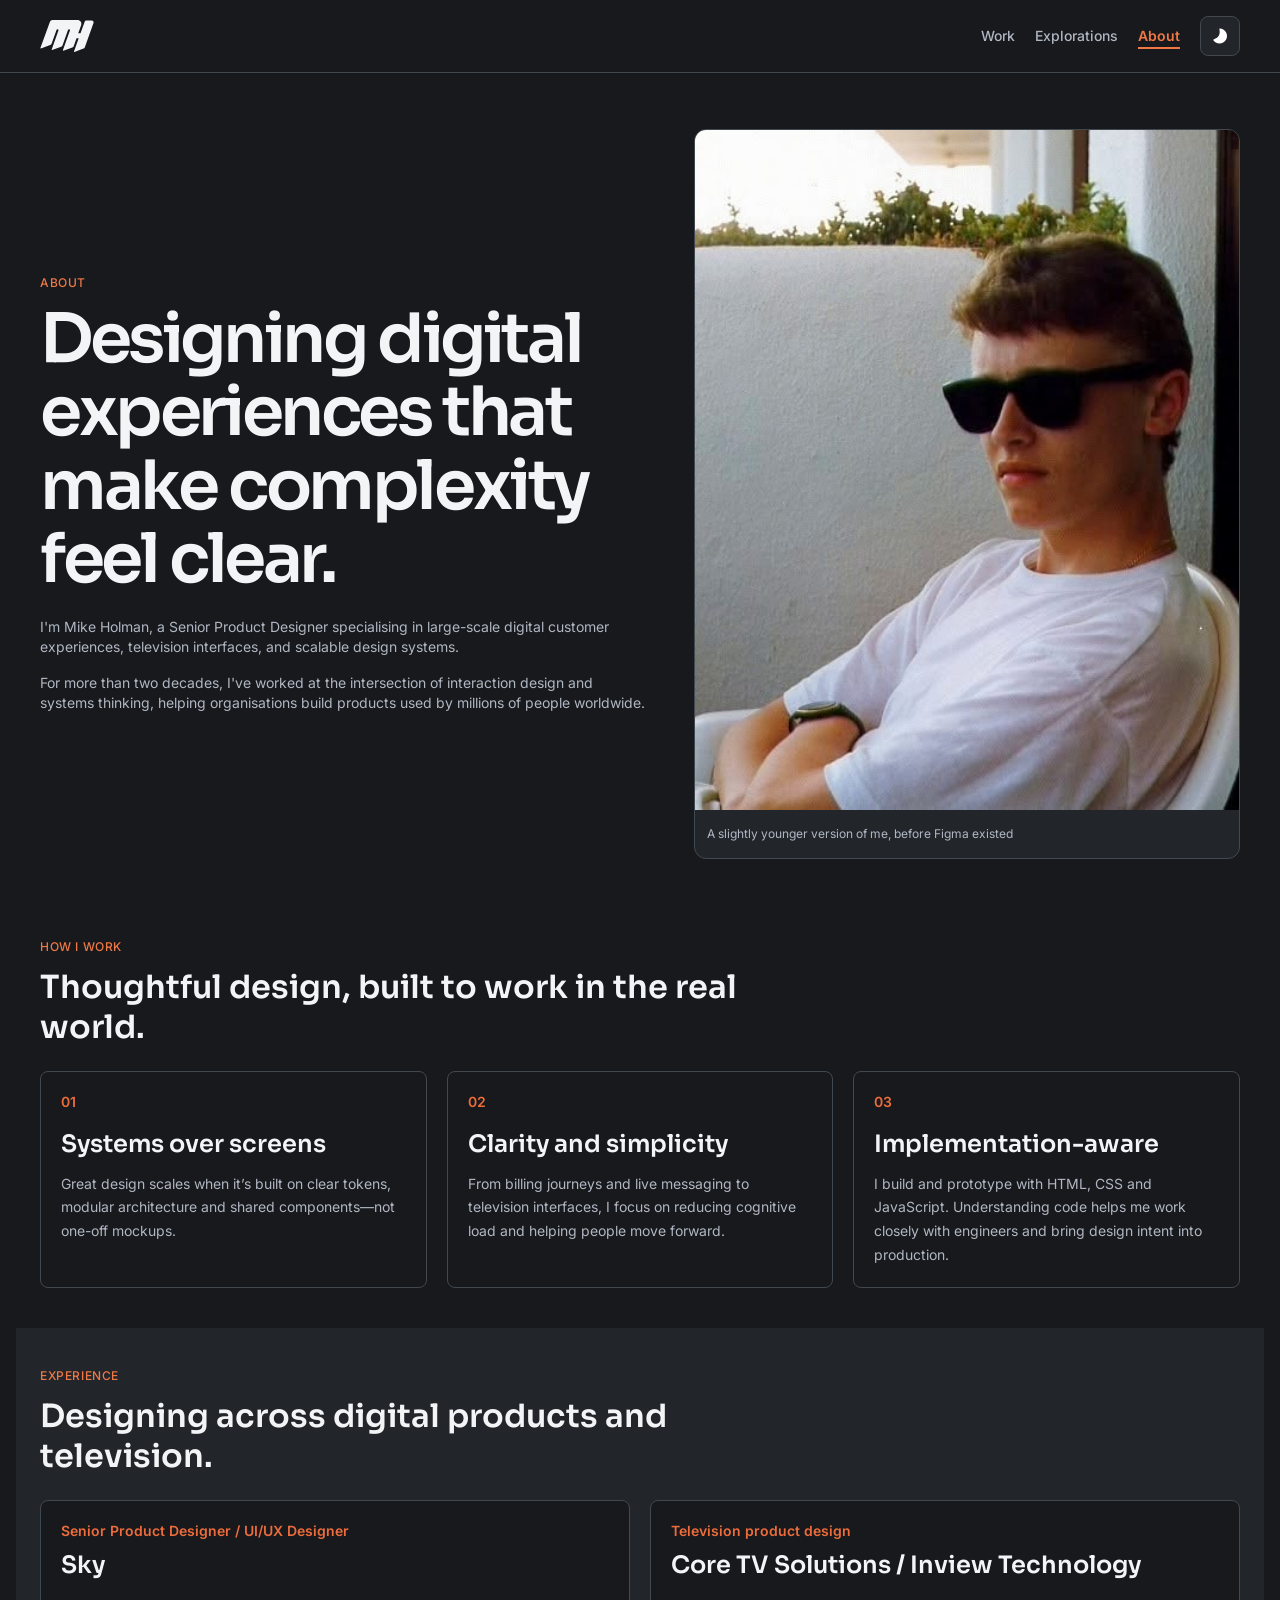
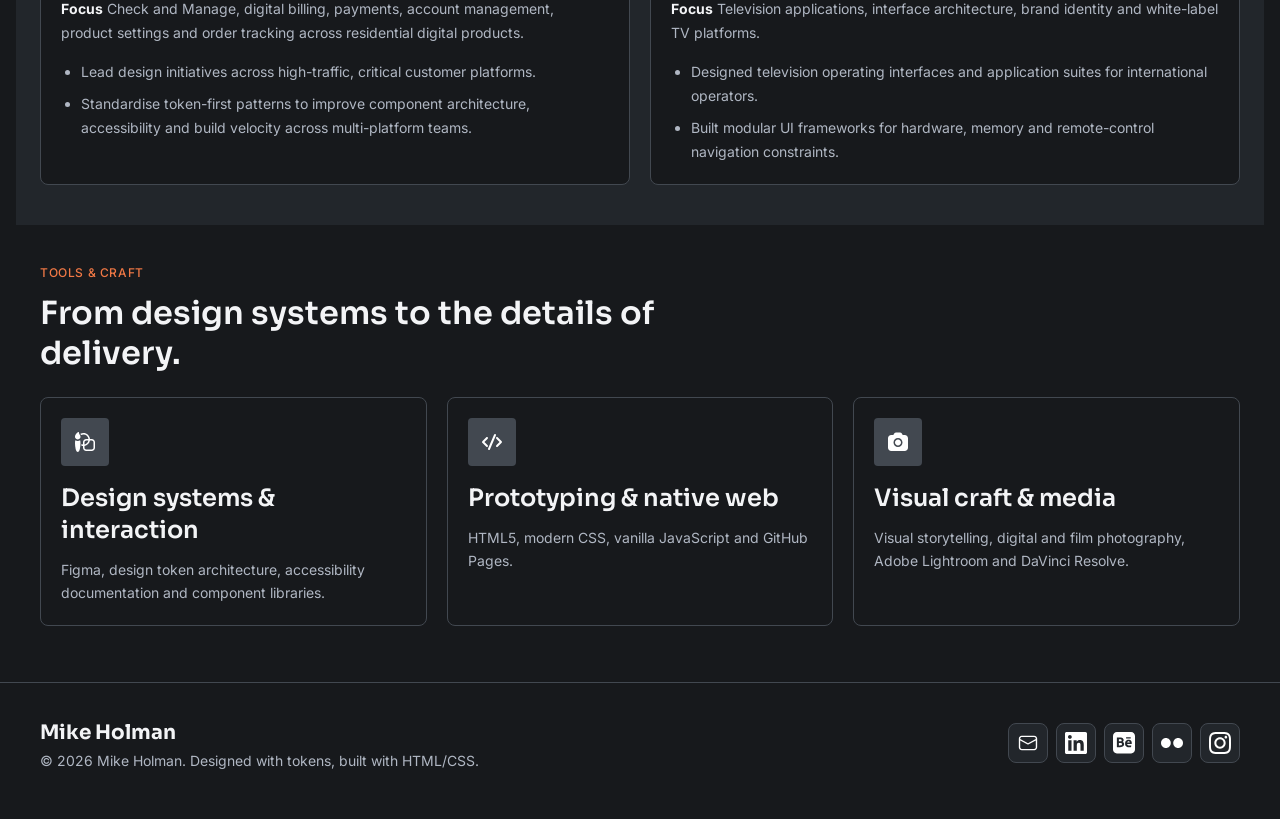
==== about.html @ 4d327cb9 "Release v1.0" ====
<!DOCTYPE html>
<html lang="en" data-theme="dark">

<head>
    <meta charset="UTF-8">
    <meta name="viewport" content="width=device-width, initial-scale=1.0">
    <meta name="description" content="Meet Mike Holman, a senior product designer specialising in digital customer experiences, television interfaces and scalable design systems.">
    <meta name="author" content="Mike Holman">
    <title>About — Mike Holman</title>
    <link rel="canonical" href="https://mike-holman.github.io/about.html">
    <link rel="icon" type="image/svg+xml" href="/assets/icons/favicon.svg">

    <meta property="og:type" content="profile">
    <meta property="og:site_name" content="Mike Holman">
    <meta property="og:title" content="About — Mike Holman">
    <meta property="og:description" content="Meet Mike Holman, a senior product designer specialising in digital customer experiences, television interfaces and scalable design systems.">
    <meta property="og:url" content="https://mike-holman.github.io/about.html">
    <meta property="og:image" content="https://mike-holman.github.io/assets/images/mh_hero.jpg">
    <meta property="og:image:alt" content="Portrait of Mike Holman">
    <meta name="twitter:card" content="summary_large_image">
    <meta name="twitter:title" content="About — Mike Holman">
    <meta name="twitter:description" content="Meet Mike Holman, a senior product designer specialising in digital customer experiences, television interfaces and scalable design systems.">
    <meta name="twitter:image" content="https://mike-holman.github.io/assets/images/mh_hero.jpg">
    <meta name="twitter:image:alt" content="Portrait of Mike Holman">

    <link rel="preconnect" href="https://fonts.googleapis.com">
    <link rel="preconnect" href="https://fonts.gstatic.com" crossorigin>
    <link
        href="https://fonts.googleapis.com/css2?family=Inter:wght@400;500;600;700&family=Sora:wght@400;500;600;700&display=swap"
        rel="stylesheet">

    <link rel="stylesheet" href="css/tokens.css">
    <link rel="stylesheet" href="css/theme.css">
    <link rel="stylesheet" href="css/typography.css">
    <link rel="stylesheet" href="css/layout.css">
    <link rel="stylesheet" href="css/utilities.css">
    <link rel="stylesheet" href="css/components/button.css">
    <link rel="stylesheet" href="css/components/divider.css">
    <link rel="stylesheet" href="css/components/tag.css">
    <link rel="stylesheet" href="css/components/card.css">
    <link rel="stylesheet" href="css/components/about.css">
</head>

<body>
    <header class="site-header">
        <div class="container nav-container">
            <a href="index.html" class="logo" aria-label="Mike Holman home">
                <svg class="site-logo-image" viewBox="0 0 927 557" aria-hidden="true" focusable="false">
                    <path d="M632.718 317.099H662.675C664.34 317.099 666.004 319.636 666.004 321.327L584.454 547.102C582.79 552.175 588.615 558.094 593.608 555.558L750.05 498.057C760.868 493.829 770.022 484.527 774.182 472.689L924.8 53.2726C928.128 43.1255 926.464 31.2871 920.639 22.8311C913.982 13.5296 903.996 8.45598 893.178 8.45598H802.475C788.329 8.45598 775.846 16.912 771.686 30.4415L698.457 230.003C697.625 231.694 696.793 232.539 695.129 232.539H664.34C661.843 232.539 660.179 230.003 661.011 228.311C661.843 223.238 687.64 151.362 709.275 89.6333C716.765 68.4934 713.436 45.6623 700.954 27.9047C688.472 10.1472 667.668 0 646.865 0C518.715 0 296.534 0 211.655 0C190.852 0 171.712 13.5296 165.055 32.9783L0.291423 487.064C-1.37286 492.138 4.45213 497.211 8.61283 495.52L171.712 435.483C183.362 431.255 192.516 421.953 196.677 410.115L282.387 171.656C285.716 162.355 295.701 157.281 304.023 160.664C313.176 164.046 318.169 174.193 314.841 183.495L196.677 513.278C195.012 517.506 200.005 523.425 204.998 521.734L361.44 464.233C373.09 459.159 382.244 450.704 386.405 438.865L482.101 171.656C485.429 162.355 495.415 157.281 504.569 160.664C512.89 164.046 517.883 174.193 514.554 183.495L391.398 526.807C389.733 531.035 395.558 536.954 400.551 535.263L556.994 476.917C568.644 472.689 577.797 463.387 581.958 451.549L629.39 318.79C630.222 317.945 631.054 317.099 632.718 317.099Z" fill="currentColor" fill-rule="evenodd" clip-rule="evenodd" />
                </svg>
            </a>
            <button class="mobile-menu-toggle" type="button" aria-label="Open navigation" aria-expanded="false" aria-controls="main-navigation">
                <img src="assets/icons/menu.svg" alt="" aria-hidden="true">
            </button>
            <nav class="nav-links" id="main-navigation" aria-label="Main navigation">
                <a href="work.html">Work</a>
                <a href="index.html#explorations">Explorations</a>
                <a href="about.html" aria-current="page">About</a>
            </nav>
            <button class="theme-toggle" type="button" aria-label="Dark mode" aria-pressed="true">
                <img class="theme-icon" src="assets/icons/moon.svg" data-dark-src="assets/icons/moon.svg" data-light-src="assets/icons/sun.svg" alt="" aria-hidden="true">
            </button>
        </div>
    </header>

    <main class="page about-page">
        <section class="about-hero">
            <div class="container about-hero-grid">
                <div class="about-intro">
                    <p class="caption">About</p>
                    <h1 class="display">Designing digital experiences that make complexity feel clear.</h1>
                    <p class="body-large">I'm Mike Holman, a Senior Product Designer specialising in large-scale digital customer experiences, television interfaces, and scalable design systems.</p>
                    <p class="body-large">For more than two decades, I've worked at the intersection of interaction design and systems thinking, helping organisations build products used by millions of people worldwide.</p>
                </div>
                <figure class="about-portrait">
                    <img src="assets/images/about.jpg" alt="A younger Mike Holman wearing sunglasses">
                    <figcaption>A slightly younger version of me, before Figma existed</figcaption>
                </figure>
            </div>
        </section>

        <section class="about-section">
            <div class="container">
                <header class="about-section-heading">
                    <p class="caption">How I work</p>
                    <h2 class="title-2">Thoughtful design, built to work in the real world.</h2>
                </header>
                <div class="about-card-grid">
                    <article class="about-card">
                        <span class="about-card-index" aria-hidden="true">01</span>
                        <h3 class="title-3">Systems over screens</h3>
                        <p>Great design scales when it’s built on clear tokens, modular architecture and shared components—not one-off mockups.</p>
                    </article>
                    <article class="about-card">
                        <span class="about-card-index" aria-hidden="true">02</span>
                        <h3 class="title-3">Clarity and simplicity</h3>
                        <p>From billing journeys and live messaging to television interfaces, I focus on reducing cognitive load and helping people move forward.</p>
                    </article>
                    <article class="about-card">
                        <span class="about-card-index" aria-hidden="true">03</span>
                        <h3 class="title-3">Implementation-aware</h3>
                        <p>I build and prototype with HTML, CSS and JavaScript. Understanding code helps me work closely with engineers and bring design intent into production.</p>
                    </article>
                </div>
            </div>
        </section>

        <section class="about-section about-section-muted">
            <div class="container">
                <header class="about-section-heading">
                    <p class="caption">Experience</p>
                    <h2 class="title-2">Designing across digital products and television.</h2>
                </header>
                <div class="about-experience-grid">
                    <article class="about-experience-card">
                        <p class="about-experience-role">Senior Product Designer / UI/UX Designer</p>
                        <h3 class="title-3">Sky</h3>
                        <p class="about-experience-focus"><strong>Focus</strong> Check and Manage, digital billing, payments, account management, product settings and order tracking across residential digital products.</p>
                        <ul>
                            <li>Lead design initiatives across high-traffic, critical customer platforms.</li>
                            <li>Standardise token-first patterns to improve component architecture, accessibility and build velocity across multi-platform teams.</li>
                        </ul>
                    </article>
                    <article class="about-experience-card">
                        <p class="about-experience-role">Television product design</p>
                        <h3 class="title-3">Core TV Solutions / Inview Technology</h3>
                        <p class="about-experience-focus"><strong>Focus</strong> Television applications, interface architecture, brand identity and white-label TV platforms.</p>
                        <ul>
                            <li>Designed television operating interfaces and application suites for international operators.</li>
                            <li>Built modular UI frameworks for hardware, memory and remote-control navigation constraints.</li>
                        </ul>
                    </article>
                </div>
            </div>
        </section>

        <section class="about-section">
            <div class="container">
                <header class="about-section-heading">
                    <p class="caption">Tools &amp; craft</p>
                    <h2 class="title-2">From design systems to the details of delivery.</h2>
                </header>
                <div class="about-tool-grid">
                    <article class="about-tool-card">
                        <img class="about-tool-icon" src="assets/icons/design.svg" alt="" aria-hidden="true">
                        <h3 class="title-3">Design systems &amp; interaction</h3>
                        <p>Figma, design token architecture, accessibility documentation and component libraries.</p>
                    </article>
                    <article class="about-tool-card">
                        <img class="about-tool-icon" src="assets/icons/code.svg" alt="" aria-hidden="true">
                        <h3 class="title-3">Prototyping &amp; native web</h3>
                        <p>HTML5, modern CSS, vanilla JavaScript and GitHub Pages.</p>
                    </article>
                    <article class="about-tool-card">
                        <img class="about-tool-icon" src="assets/icons/camera.svg" alt="" aria-hidden="true">
                        <h3 class="title-3">Visual craft &amp; media</h3>
                        <p>Visual storytelling, digital and film photography, Adobe Lightroom and DaVinci Resolve.</p>
                    </article>
                </div>
            </div>
        </section>
    </main>

    <footer class="site-footer">
        <div class="container footer-container">
            <div class="footer-brand">
                <p class="logo">Mike Holman</p>
                <p class="body-small text-muted">&copy; 2026 Mike Holman. Designed with tokens, built with HTML/CSS.</p>
            </div>
            <nav class="footer-links" aria-label="Contact and social links">
                <a href="mailto:contact@mikeholman" aria-label="Email">
                    <img src="assets/icons/email.svg" alt="" aria-hidden="true">
                </a>
                <a href="https://linkedin.com/in/mikeholman75" target="_blank" rel="noopener noreferrer" aria-label="LinkedIn">
                    <img src="assets/icons/linkedin-icon.svg" alt="" aria-hidden="true">
                </a>
                <a href="https://www.behance.net/mikeholman" target="_blank" rel="noopener noreferrer" aria-label="Behance">
                    <img src="assets/icons/behance-icon.svg" alt="" aria-hidden="true">
                </a>
                <a href="https://www.flickr.com/photos/mike_holman/" target="_blank" rel="noopener noreferrer" aria-label="Flickr">
                    <img src="assets/icons/flickr-icon.svg" alt="" aria-hidden="true">
                </a>
                <a href="https://www.instagram.com/mooey/" target="_blank" rel="noopener noreferrer" aria-label="Instagram">
                    <img src="assets/icons/instagram-icon.svg" alt="" aria-hidden="true">
                </a>
            </nav>
        </div>
    </footer>

    <script src="js/app.js"></script>
</body>

</html>
---- css/tokens.css ----
:root {

   /* ==========================
     COLOURS
     ========================== */

   --colour-text: #242424;
   --colour-text-secondary: #616161;
   --colour-heading: #242424;

   --colour-background: #ffffff;
   --colour-surface: #f8f8f8;
   --colour-surface-hover: #f2f2f2;

   --colour-border: #d1d1d1;
   --colour-divider: #d1d1d1;

   --colour-primary: #0f6cbd;
   --colour-primary-hover: #115ea3;
   --colour-accent: #c84616;

   --colour-success: #107c10;
   --colour-warning: #ffb900;
   --colour-danger: #d13438;

   /* ==========================
     TYPOGRAPHY SCALE
     Fluent Inspired
     ========================== */

   --text-xs: 12px;
   --text-sm: 14px;
   --text-base: 16px;
   --text-lg: 20px;
   --text-xl: 24px;
   --text-2xl: 28px;
   --text-3xl: 32px;
   --text-4xl: 40px;
   --text-5xl: 68px;

   /* ==========================
     LINE HEIGHTS
     ========================== */

   --leading-xs: 16px;
   --leading-sm: 20px;
   --leading-base: 24px;
   --leading-lg: 28px;
   --leading-xl: 32px;
   --leading-2xl: 36px;
   --leading-3xl: 40px;
   --leading-4xl: 52px;
   --leading-5xl: 92px;

   /* ==========================
     FONT WEIGHTS
     ========================== */

   --weight-regular: 400;
   --weight-medium: 500;
   --weight-semibold: 600;
   --weight-bold: 700;

   /* ==========================
     SPACING
     Fluent 4px System
     ========================== */

   --space-0: 0;
   --space-1: 4px;
   --space-2: 8px;
   --space-3: 12px;
   --space-4: 16px;
   --space-5: 20px;
   --space-6: 24px;
   --space-7: 32px;
   --space-8: 40px;
   --space-9: 48px;
   --space-10: 56px;
   --space-11: 72px;

   /* ==========================
     RADIUS
     ========================== */

   --radius-none: 0;
   --radius-sm: 2px;
   --radius-md: 4px;
   --radius-lg: 8px;
   --radius-xl: 12px;
   --radius-full: 9999px;

   /* ==========================
     SHADOWS
     ========================== */

   --shadow-sm: 0 1px 3px rgba(0, 0, 0, .08);
   --shadow-md: 0 4px 12px rgba(0, 0, 0, .10);
   --shadow-lg: 0 8px 24px rgba(0, 0, 0, .12);

   /* ==========================
     CONTAINERS
     ========================== */

   --container-sm: 640px;
   --container-md: 960px;
   --container-lg: 1200px;

   /* ==========================
     ICONS
     ========================== */

   --icon-sm: 16px;
   --icon-md: 24px;
   --icon-lg: 32px;

   /* ==========================
     MOTION
     ========================== */

   --duration-fast: 150ms;
   --duration-medium: 250ms;
   --duration-slow: 350ms;

   --ease-standard: ease;
   --ease-out: cubic-bezier(0, 0, 0.2, 1);


   /* ==========================
     BUTTONS
     ========================== */

   /* Button Heights */

   --button-height-sm: 32px;
   --button-height-md: 40px;
   --button-height-lg: 48px;
   --button-padding-md: 16px;
   --button-padding-lg: 24px;

   /* Focus */

   --focus-ring: 0 0 0 3px rgba(15, 108, 189, .25);

   /* Button Padding */

   --button-padding-md: 16px;
   --button-padding-lg: 24px;

   /* ==========================
     Dividers
     ========================== */

   /* Borders */

   --border-subtle: 1px solid var(--colour-divider);
}
---- css/theme.css ----
:root {
    color-scheme: light;
    --colour-text-muted: #52525b;
    --colour-surface-subtle: #f4f4f5;
}

h1,
h2,
h3,
h4,
h5,
h6 {
    color: var(--colour-heading);
}

:root[data-theme="light"] {
    --colour-background: #F8F9FA;
    --colour-surface: #F1F3F5;
    --colour-surface-card: #E8ECEF;
    --colour-surface-hover: #E8ECEF;
    --colour-surface-subtle: #E9EDF1;
    --colour-text: #4B5563;
    --colour-text-secondary: #4B5563;
    --colour-text-muted: #4B5563;
    --colour-heading: #16171A;
}

:root[data-theme="light"] .site-logo-image {
    color: var(--colour-heading);
}

.footer-brand .logo {
    color: var(--colour-heading);
}

:root[data-theme="dark"] {
    color-scheme: dark;

    --colour-text: #f3f4f6;
    --colour-text-secondary: #b0b7c3;
    --colour-text-muted: #b0b7c3;
    --colour-heading: #f3f4f6;
    --colour-accent: #f07845;

    --colour-background: #17191c;
    --colour-surface: #22262b;
    --colour-surface-card: #1d2024;
    --colour-surface-hover: #2e3339;
    --colour-surface-subtle: #2b3036;

    --colour-border: #424850;
    --colour-divider: #383e45;

    --colour-primary: #7cb7f0;
    --colour-primary-hover: #9ccafa;

    --shadow-sm: 0 1px 3px rgba(0, 0, 0, .24);
    --shadow-md: 0 4px 12px rgba(0, 0, 0, .3);
    --shadow-lg: 0 8px 24px rgba(0, 0, 0, .36);
}

:root[data-theme="dark"] .body,
:root[data-theme="dark"] .body-large,
:root[data-theme="dark"] .body-small {
    color: var(--colour-text-secondary);
}

:root[data-theme="dark"] .project-tags .tag {
    color: #f3f4f6;
    background: #343a40;
}

.theme-toggle {
    display: inline-flex;
    width: var(--button-height-md);
    height: var(--button-height-md);
    flex: 0 0 auto;
    align-items: center;
    justify-content: center;
    padding: 0;
    color: var(--colour-text);
    background: var(--colour-surface);
    border: 1px solid var(--colour-border);
    border-radius: var(--radius-lg);
    cursor: pointer;
}

.theme-toggle:hover {
    background: var(--colour-surface-hover);
}

.theme-toggle:focus-visible {
    outline: none;
    box-shadow: var(--focus-ring);
}

.theme-icon {
    width: 18px;
    height: 18px;
    object-fit: contain;
    filter: brightness(0);
}

:root[data-theme="dark"] .theme-icon {
    filter: none;
}

@media (prefers-reduced-motion: no-preference) {
    body,
    .site-header,
    .project-card,
    .list-item-card,
    .tag,
    .btn-secondary,
    .theme-toggle {
        transition: background-color var(--duration-fast) ease, border-color var(--duration-fast) ease, color var(--duration-fast) ease;
    }
}
---- css/typography.css ----
:root {

  --font-heading: "Sora", sans-serif;
  --font-body: "Inter", sans-serif;

}

body {
  font-family: var(--font-body);
  font-size: var(--text-sm);
  line-height: var(--leading-sm);
  color: var(--colour-text);
}

/* Display */

.display {
  font-family: var(--font-heading);
  max-width: 14ch;
  font-size: var(--text-5xl);
  line-height: var(--leading-5xl);

  font-weight: var(--weight-semibold);

  letter-spacing: -0.05em;
}

/* Titles */

.title-1,
.title-2,
.title-3 {
  font-family: var(--font-heading);
}

.title-1 {
  font-size: var(--text-4xl);
  line-height: var(--leading-4xl);
  font-weight: var(--weight-semibold);
}

.title-2 {
  font-size: var(--text-3xl);
  line-height: var(--leading-3xl);
  font-weight: var(--weight-semibold);
}

.title-3 {
  font-size: var(--text-xl);
  line-height: var(--leading-xl);
  font-weight: var(--weight-semibold);
}

/* Body */

.body {
  font-family: var(--font-body);

  font-size: var(--text-sm);
  line-height: var(--leading-sm);

  font-weight: var(--weight-regular);
}

.caption {
  font-family: var(--font-body);

  font-size: var(--text-xs);
  line-height: var(--leading-xs);

  font-weight: var(--weight-medium);

  text-transform: uppercase;
  letter-spacing: 0.05em;

  color: var(--colour-accent);
}
---- css/layout.css ----
* {
  box-sizing: border-box;
}

html {
  scroll-behavior: smooth;
}

body {
  margin: 0;
  background: var(--colour-background);
}

.container {
  width: min(100% - 32px, var(--container-lg));
  margin-inline: auto;
}

.section {
  padding-block: var(--space-9);
}

.grid {
  display: grid;
  gap: var(--space-6);
}

.grid-2 {
  grid-template-columns: repeat(
    auto-fit,
    minmax(320px, 1fr)
  );
}

.stack > * + * {
  margin-top: var(--space-4);
}

.page {
  min-height: 100vh;

  display: flex;
  align-items: center;
  justify-content: center;

  padding: var(--space-4);
}

.button-group {
  margin-top: var(--space-7);

  display: flex;
  gap: var(--space-3);
  flex-wrap: wrap;
}

.site-header {
    border-bottom: 1px solid var(--colour-border, #e4e4e7);
    padding: var(--space-4) 0;
    background-color: var(--colour-background, #ffffff);
    position: sticky;
    top: 0;
    z-index: 100;
}

.nav-container {
    display: flex;
    align-items: center;
    justify-content: space-between;
    gap: var(--space-5);
}

.logo {
    font-family: var(--font-heading);
    font-weight: 700;
    font-size: var(--text-lg);
    color: var(--colour-text, #18181b);
    text-decoration: none;
}

.site-logo-image {
    display: block;
    width: 54px;
    height: 32px;
    max-width: 100%;
    color: var(--colour-text);
}

.nav-links {
    display: flex;
    align-items: center;
    gap: var(--space-5);
    margin-left: auto;
}

.mobile-menu-toggle {
    display: none;
}

.js .mobile-menu-toggle {
    display: none;
}

.nav-links a:not(.btn) {
    font-size: var(--text-sm);
    font-weight: 500;
    color: var(--colour-text-muted, #52525b);
    text-decoration: none;
}

.nav-links a:not(.btn):hover {
    color: var(--colour-text, #18181b);
}

.nav-links a:not(.btn)[aria-current="page"] {
    color: var(--colour-accent);
    font-weight: var(--weight-semibold);
    text-decoration: underline;
    text-decoration-thickness: 2px;
    text-underline-offset: 0.4em;
}

.logo[aria-current="page"] {
    color: var(--colour-accent);
}

/* Ensure main page flow stacks sections vertically */
main.page {
    display: flex;
    flex-direction: column;
    width: 100%;
}

.hero-section,
.featured-work-section {
    width: 100%;
    box-sizing: border-box;
}

/* 3-column grid for work cards */
.work-grid {
    display: grid;
    grid-template-columns: repeat(3, 1fr);
    gap: var(--space-6, 24px);
    width: 100%;
}

/* Fallback for smaller screens */
@media (max-width: 900px) {
    .work-grid {
        grid-template-columns: 1fr;
    }
}

.hero-grid {
    display: grid;
    grid-template-columns: minmax(0, 1fr) minmax(320px, 0.9fr);
    gap: var(--space-9);
    align-items: center;
}

.hero-content {
    display: flex;
    flex-direction: column;
    gap: var(--space-4);
}

.hero-content > * {
    margin: 0;
}

.hero-content .display {
    line-height: 1.08;
    margin-bottom: var(--space-2);
}

.hero-title-trigger {
    appearance: none;
    background: none;
    border: 0;
    color: inherit;
    cursor: pointer;
    display: inline;
    font: inherit;
    letter-spacing: inherit;
    padding: 0;
    text-align: inherit;
    white-space: normal;
}

.hero-title-trigger:focus-visible {
    outline: 2px solid currentColor;
    outline-offset: 0.15em;
}

.hero-portrait {
    width: 100%;
    aspect-ratio: 4 / 5; /* Vertical portrait crop */
    object-fit: cover;
    object-position: center top; /* Keeps focus on head and eyes */
    border-radius: var(--radius-lg, 12px);
    border: 1px solid var(--colour-border, #e4e4e7);
    filter: grayscale(100%);
    display: block;
    margin-left: auto;
}

@media (max-width: 900px) {
    .hero-grid {
        grid-template-columns: minmax(0, 1fr) minmax(280px, 0.8fr);
        gap: var(--space-6);
    }
    .hero-portrait {
        max-width: 100%;
        margin-left: 0;
    }
}

/* Responsive Layout Fixes */

@media (max-width: 768px) {
    .nav-container {
        flex-wrap: wrap;
        gap: var(--space-3);
    }

    .nav-container .logo {
        margin-right: auto;
    }

    .nav-links {
        order: 2;
    }

    .nav-container .theme-toggle {
        order: 0;
    }

    .js .mobile-menu-toggle {
        display: inline-flex;
        order: 1;
        width: var(--button-height-md);
        height: var(--button-height-md);
        align-items: center;
        justify-content: center;
        padding: 0;
        color: var(--colour-text);
        background: var(--colour-surface);
        border: 1px solid var(--colour-border);
        border-radius: var(--radius-lg);
        cursor: pointer;
    }

    .mobile-menu-toggle img {
        width: 20px;
        height: 20px;
        filter: brightness(0);
    }

    :root[data-theme="dark"] .mobile-menu-toggle img {
        filter: none;
    }

    .mobile-menu-toggle:focus-visible {
        outline: none;
        box-shadow: var(--focus-ring);
    }

    .nav-links {
        display: flex;
        width: 100%;
        flex-direction: column;
        align-items: stretch;
        gap: 0;
        margin-left: 0;
        padding-top: var(--space-2);
    }

    .js .nav-links:not(.is-open) {
        display: none;
    }

    .nav-links a:not(.btn) {
        padding-block: var(--space-3);
    }

    .hero-grid {
        gap: var(--space-6);
    }

    .hero-portrait {
        max-width: 100%;
        margin-left: 0;
        aspect-ratio: 4 / 5;
    }

    /* 3. Fluid Display Heading Scaling */
    .display {
        font-size: clamp(2rem, 8vw, 3.5rem) !important;
        line-height: 1.1;
        word-break: break-word;
    }
}

@media (max-width: 600px) {
    .hero-grid {
        grid-template-columns: minmax(0, 1fr);
    }
}
---- css/components/tag.css ----
CSS
.tag {
    display: inline-flex;
    align-items: center;
    padding: var(--space-2) var(--space-3);
    font-family: var(--font-body);
    font-size: var(--text-xs);
    font-weight: var(--weight-medium);
    border-radius: var(--radius-full);
    background-color: var(--colour-surface-subtle, #f4f4f5);
    color: var(--colour-text-muted, #52525b);
    border: 1px solid var(--colour-border, #e4e4e7);
}
---- css/components/card.css ----
/* Card & Grid Component Layouts */

.hero-section {
    padding-block: var(--space-8);
}

.featured-work-section {
    padding-block: var(--space-11);
    background: var(--colour-surface);
}

.featured-work-section .project-card {
    background: var(--colour-surface-card);
}

.section-header {
    margin-bottom: var(--space-6);
}

/* Work Grid - Responsive 3 Column Layout */
.work-grid {
    display: grid;
    grid-template-columns: repeat(auto-fit, minmax(300px, 1fr));
    gap: var(--space-6);
}

.work-intro {
    max-width: 760px;
    padding-block: var(--space-9) var(--space-7);
}

.work-section {
    width: 100%;
}

.work-intro > * {
    margin: 0;
}

.work-intro .display {
    max-width: 16ch;
    margin-block: var(--space-3) var(--space-4);
    font-size: clamp(var(--text-4xl), 6vw, var(--text-5xl));
    line-height: 1.08;
}

.work-filters {
    display: flex;
    flex-wrap: wrap;
    gap: var(--space-2);
    padding-block: var(--space-4);
    margin-bottom: var(--space-6);
    border-top: 1px solid var(--colour-border);
}

.work-filter {
    min-height: var(--button-height-sm);
    padding: var(--space-2) var(--space-4);
    color: var(--colour-text);
    background: var(--colour-surface);
    border: 1px solid transparent;
    border-radius: var(--radius-full);
    font: inherit;
    font-size: var(--text-sm);
    cursor: pointer;
    transition: background-color var(--duration-fast) ease, color var(--duration-fast) ease;
}

.work-filter:hover {
    background: var(--colour-surface-hover);
}

.work-filter.is-active {
    color: #ffffff;
    background: var(--colour-text);
}

:root[data-theme="dark"] .work-filter.is-active {
    color: #17191c;
}

.work-filter:focus-visible {
    outline: none;
    box-shadow: var(--focus-ring);
}

.work-directory-grid {
    margin-bottom: var(--space-9);
}

.work-directory-grid .project-image-wrapper {
    aspect-ratio: 16 / 10;
}

.work-directory-grid .project-card[hidden] {
    display: none;
}

.project-card {
    background: var(--colour-surface, #ffffff);
    border: 1px solid var(--colour-border, #d1d1d1);
    border-radius: var(--radius-lg, 12px);
    display: flex;
    flex-direction: column;
    padding: var(--space-2);
    transition: transform var(--duration-fast, 150ms) ease, box-shadow var(--duration-fast, 150ms) ease;
}

.project-card:hover {
    transform: translateY(-2px);
    box-shadow: var(--shadow-md);
}

.project-card:focus-within {
    outline: none;
    box-shadow: var(--focus-ring);
}

.project-card-link {
    display: flex;
    flex: 1;
    flex-direction: column;
    color: inherit;
    text-decoration: none;
    border-radius: inherit;
}

.project-card-link:focus-visible {
    outline: none;
}

.project-card--coming-soon {
    position: relative;
}

.project-card-status {
    position: absolute;
    inset: 0;
    z-index: 1;
    display: grid;
    place-items: center;
    color: #ffffff;
    background: rgba(10, 12, 15, 0.88);
    border-radius: inherit;
    font-size: var(--text-lg);
    font-weight: var(--weight-semibold);
    opacity: 0;
    pointer-events: none;
    transition: opacity var(--duration-fast) ease;
}

.project-card--coming-soon:hover .project-card-status,
.project-card--coming-soon:focus-within .project-card-status,
.project-card--coming-soon:active .project-card-status {
    opacity: 1;
}

.project-image-wrapper {
    width: 100%;
    aspect-ratio: 16 / 10;
    background-color: var(--colour-surface-subtle, #f4f4f5);
    overflow: hidden;
    border-radius: var(--radius-lg, 12px);
}

.project-image-wrapper img {
    width: 100%;
    height: 100%;
    object-fit: cover;
}

.project-content {
    padding: var(--space-4) var(--space-3) var(--space-3);
    display: flex;
    flex-direction: column;
    gap: var(--space-3);
    flex-grow: 1;
}

.project-content > * {
    margin: 0;
}

.project-tags {
    display: flex;
    gap: var(--space-2);
    flex-wrap: wrap;
}

.project-tags .tag {
    padding: var(--space-1) var(--space-3);
    color: #242424;
    background: #ffffff;
    border: 0;
    border-radius: var(--radius-full);
    font-size: var(--text-sm);
    font-weight: var(--weight-regular);
}

.project-title {
    font-family: var(--font-heading);
    font-size: var(--text-xl);
    line-height: var(--leading-xl);
    font-weight: 600;
    margin: 0;
    margin-top: var(--space-2);
}

.project-card:hover .project-title,
.project-card-link:focus-visible .project-title {
    color: var(--colour-primary, #000000);
    text-decoration: underline;
}

/* Additional Projects & Explorations Layout */
.additional-section {
    padding-block: var(--space-11);
}

.split-grid {
    display: grid;
    grid-template-columns: repeat(2, 1fr);
    gap: var(--space-8);
}

.project-list {
    display: flex;
    flex-direction: column;
    gap: var(--space-4);
}

.project-list .project-image-wrapper {
    aspect-ratio: 2 / 1;
}

@media (max-width: 768px) {
    .home-page > .hero-section,
    .home-page > .featured-work-section,
    .home-page > .additional-section {
        padding-block: var(--space-8);
    }

    .split-grid {
        grid-template-columns: 1fr;
    }

    .work-intro {
        padding-block: var(--space-7) var(--space-6);
    }

    .work-intro .display {
        font-size: clamp(var(--text-3xl), 8vw, var(--text-4xl));
    }
}

.list-item-card {
    padding: var(--space-5);
    background: var(--colour-surface, #ffffff);
    border: 1px solid var(--colour-border, #e4e4e7);
    border-radius: var(--radius-md, 8px);
    display: flex;
    flex-direction: column;
    align-items: flex-start;
    gap: var(--space-2);
}

.list-item-card h3 {
    margin: 0;
}

.list-item-card h3 a {
    color: var(--colour-text, #18181b);
    text-decoration: none;
}

.list-item-card h3 a:hover {
    text-decoration: underline;
}

/* Footer Styling */
.site-footer {
    padding: var(--space-8) 0 var(--space-9);
    border-top: 1px solid var(--colour-border, #e4e4e7);
    width: 100%;
}

.footer-container {
    display: flex;
    justify-content: space-between;
    align-items: flex-start;
    gap: var(--space-8);
}

.footer-brand {
    display: flex;
    flex-direction: column;
    gap: var(--space-2);
}

.footer-brand p {
    margin: 0;
}

.footer-links {
    display: flex;
    justify-content: flex-end;
    flex-wrap: wrap;
    gap: var(--space-2);
}

.footer-links a {
    display: inline-flex;
    width: var(--button-height-md);
    height: var(--button-height-md);
    align-items: center;
    justify-content: center;
    background: var(--colour-surface);
    border: 1px solid var(--colour-border);
    border-radius: var(--radius-lg);
}

.footer-links a:hover {
    background: var(--colour-surface-hover);
}

.footer-links a:focus-visible {
    outline: none;
    box-shadow: var(--focus-ring);
}

.footer-links img {
    width: 22px;
    height: 22px;
    object-fit: contain;
    filter: brightness(0);
}

:root[data-theme="dark"] .footer-links img {
    filter: brightness(0) invert(1);
}

@media (max-width: 768px) {
    .footer-container {
        flex-direction: column;
        align-items: flex-start;
        gap: var(--space-6);
    }

    .footer-links {
        justify-content: flex-start;
        margin-inline: calc(-1 * var(--space-3));
    }
}
---- css/components/about.css ----
.about-hero,
.about-section {
    width: 100%;
}

.about-hero {
    padding-block: var(--space-8);
}

.about-hero-grid {
    display: grid;
    grid-template-columns: minmax(0, 1fr) minmax(320px, 0.9fr);
    gap: var(--space-9);
    align-items: center;
}

.about-intro > * {
    margin: 0;
}

.about-intro .caption {
    margin-bottom: var(--space-3);
}

.about-intro .display {
    margin-bottom: var(--space-5);
    font-size: clamp(var(--text-4xl), 5.5vw, var(--text-5xl));
    line-height: 1.08;
}

.about-intro .body-large + .body-large {
    margin-top: var(--space-4);
}

.about-portrait {
    width: 100%;
    margin: 0;
    overflow: hidden;
    background: var(--colour-surface);
    border: 1px solid var(--colour-border);
    border-radius: var(--radius-xl);
}

.about-portrait img {
    display: block;
    width: 100%;
    aspect-ratio: 4 / 5;
    object-fit: cover;
    object-position: center top;
}

.about-portrait figcaption {
    padding: var(--space-3);
    color: var(--colour-text-secondary);
    font-size: var(--text-xs);
    line-height: var(--leading-base);
}

.about-section {
    padding-block: var(--space-8);
}

.about-section-muted {
    background: var(--colour-surface);
}

.about-section-heading {
    max-width: 760px;
    margin-bottom: var(--space-6);
}

.about-section-heading > * {
    margin: 0;
}

.about-section-heading .caption {
    margin-bottom: var(--space-3);
}

.about-page .about-card-index,
.about-page .about-experience-role {
    color: #a33610;
}

:root[data-theme="dark"] .about-page .about-card-index,
:root[data-theme="dark"] .about-page .about-experience-role {
    color: #ed6c3b;
}

.about-card-grid,
.about-tool-grid {
    display: grid;
    grid-template-columns: repeat(3, minmax(0, 1fr));
    gap: var(--space-5);
}

.about-card,
.about-experience-card,
.about-tool-card {
    padding: var(--space-5);
    background: var(--colour-background);
    border: 1px solid var(--colour-border);
    border-radius: var(--radius-lg);
}

.about-tool-icon {
    display: block;
    width: 48px;
    height: 48px;
    padding: var(--space-3);
    margin-bottom: var(--space-4);
    background: #242424;
    border-radius: var(--radius-md);
}

:root[data-theme="dark"] .about-tool-icon {
    background: #424850;
}

.about-card-index {
    display: inline-block;
    margin-bottom: var(--space-4);
    color: var(--colour-accent);
    font-size: var(--text-sm);
    font-weight: var(--weight-semibold);
}

.about-card .title-3,
.about-tool-card .title-3 {
    margin: 0 0 var(--space-3);
}

.about-card p,
.about-tool-card p {
    margin: 0;
    color: var(--colour-text-secondary);
    line-height: 1.7;
}

.about-experience-grid {
    display: grid;
    grid-template-columns: repeat(2, minmax(0, 1fr));
    gap: var(--space-5);
}

.about-experience-card > * {
    margin: 0;
}

.about-experience-role {
    margin-bottom: var(--space-2);
    color: var(--colour-accent);
    font-size: var(--text-sm);
    font-weight: var(--weight-semibold);
}

.about-experience-card .title-3 {
    margin-bottom: var(--space-4);
}

.about-experience-focus,
.about-experience-card li {
    color: var(--colour-text-secondary);
    line-height: 1.7;
}

.about-experience-focus {
    margin-bottom: var(--space-4);
}

.about-experience-focus strong {
    color: var(--colour-text);
}

.about-experience-card ul {
    display: grid;
    gap: var(--space-2);
    padding-left: var(--space-5);
    margin-block: 0;
}

@media (max-width: 900px) {
    .about-hero-grid {
        grid-template-columns: minmax(0, 1fr) minmax(280px, 0.8fr);
        gap: var(--space-6);
    }

    .about-card-grid,
    .about-tool-grid {
        grid-template-columns: 1fr;
    }
}

@media (max-width: 600px) {
    .about-hero {
        padding-block: var(--space-7);
    }

    .about-hero-grid,
    .about-experience-grid {
        grid-template-columns: minmax(0, 1fr);
    }

    .about-intro .display {
        font-size: clamp(var(--text-3xl), 8vw, var(--text-4xl));
    }

    .about-portrait img {
        aspect-ratio: 4 / 5;
    }

    .about-section {
        padding-block: var(--space-7);
    }
}
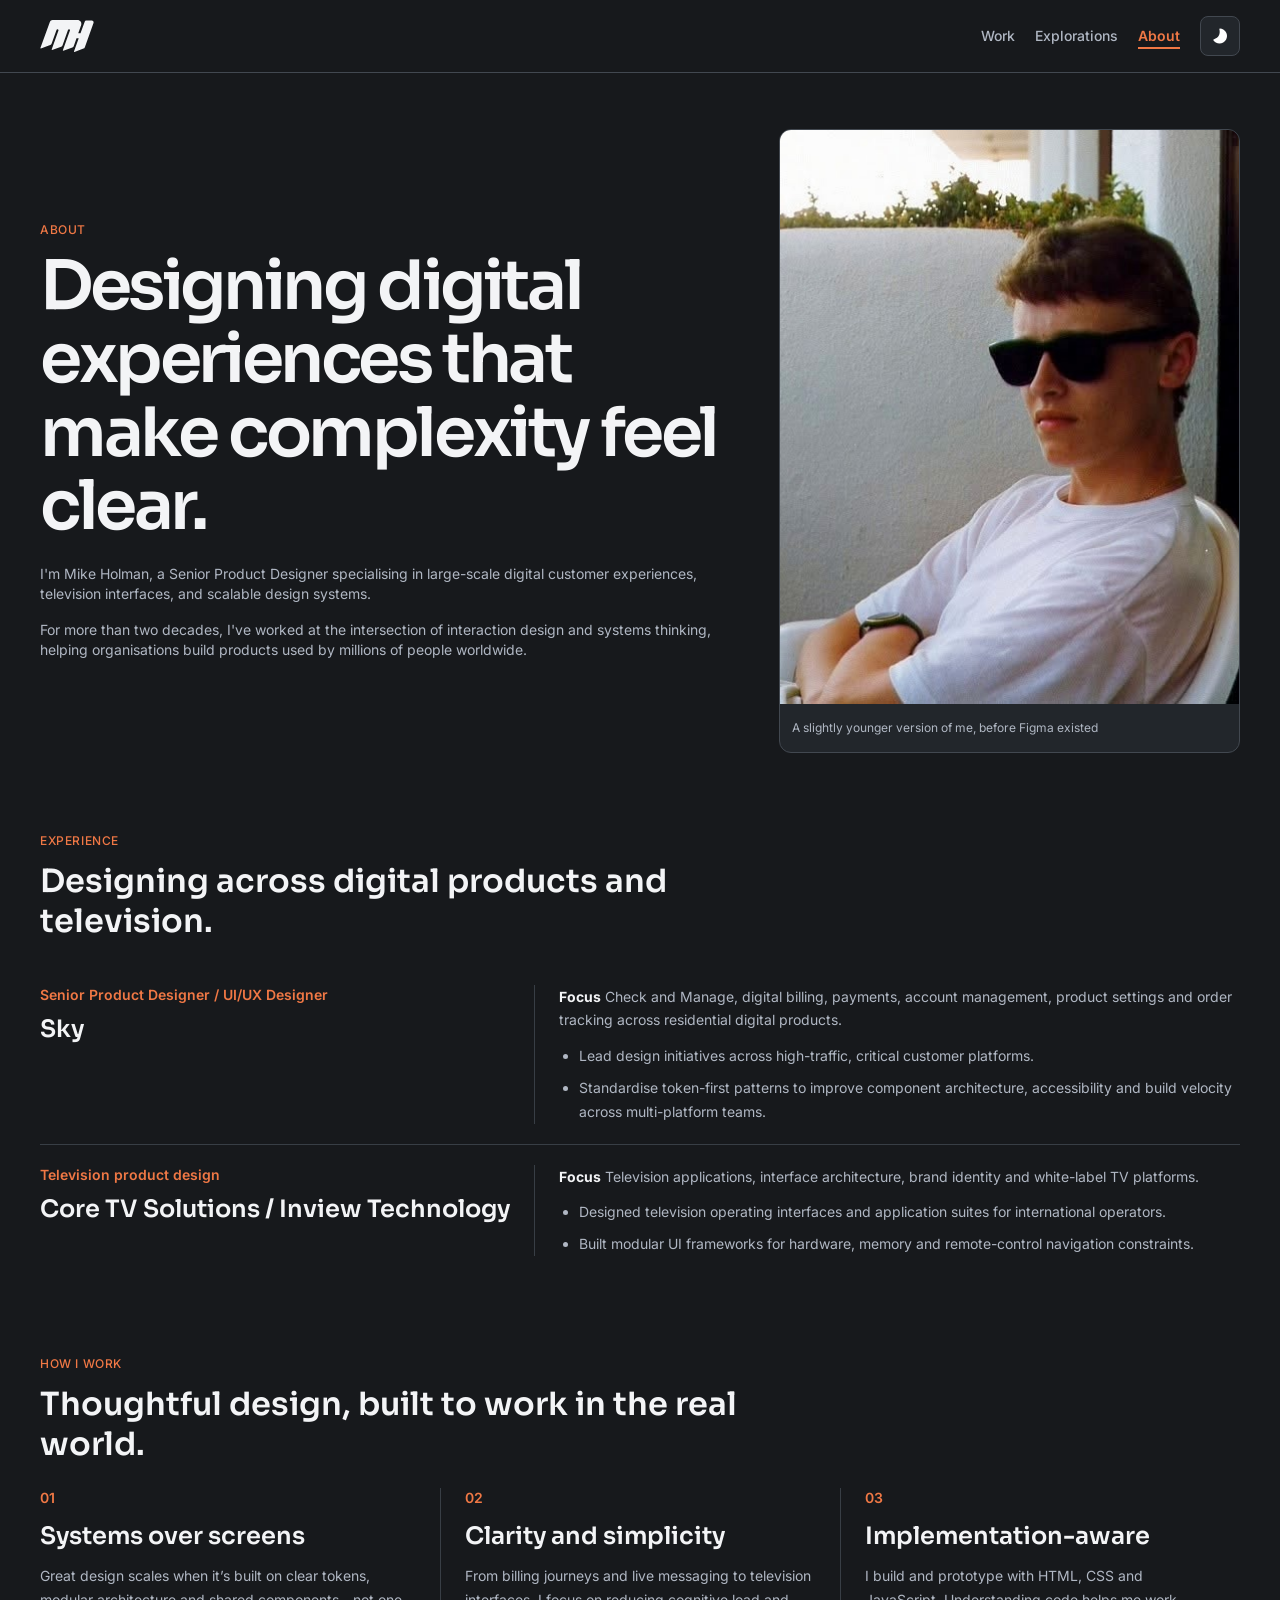
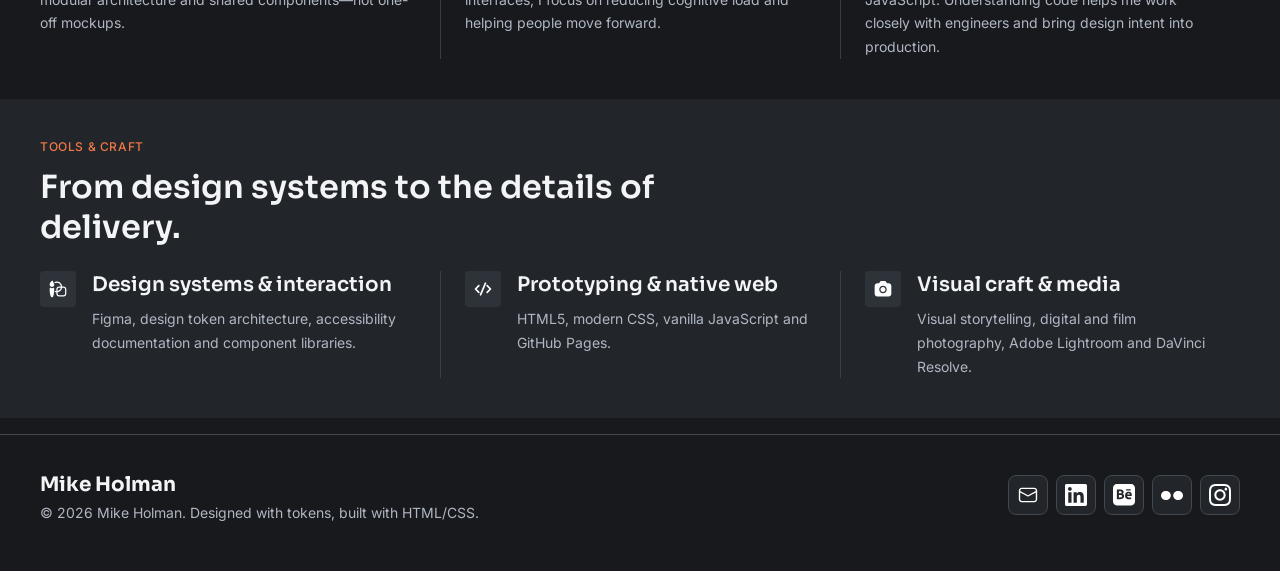
==== commit 858881cf: "About layout update - Case study temp files - Updated about" ====
--- a/about.html
+++ b/about.html
@@ -15,13 +15,13 @@
     <meta property="og:title" content="About — Mike Holman">
     <meta property="og:description" content="Meet Mike Holman, a senior product designer specialising in digital customer experiences, television interfaces and scalable design systems.">
     <meta property="og:url" content="https://mike-holman.github.io/about.html">
-    <meta property="og:image" content="https://mike-holman.github.io/assets/images/mh_hero.jpg">
-    <meta property="og:image:alt" content="Portrait of Mike Holman">
+    <meta property="og:image" content="https://mike-holman.github.io/assets/images/og.jpg">
+    <meta property="og:image:alt" content="Mike Holman portfolio featuring mobile app designs">
     <meta name="twitter:card" content="summary_large_image">
     <meta name="twitter:title" content="About — Mike Holman">
     <meta name="twitter:description" content="Meet Mike Holman, a senior product designer specialising in digital customer experiences, television interfaces and scalable design systems.">
-    <meta name="twitter:image" content="https://mike-holman.github.io/assets/images/mh_hero.jpg">
-    <meta name="twitter:image:alt" content="Portrait of Mike Holman">
+    <meta name="twitter:image" content="https://mike-holman.github.io/assets/images/og.jpg">
+    <meta name="twitter:image:alt" content="Mike Holman portfolio featuring mobile app designs">
 
     <link rel="preconnect" href="https://fonts.googleapis.com">
     <link rel="preconnect" href="https://fonts.gstatic.com" crossorigin>
@@ -79,33 +79,7 @@
             </div>
         </section>
 
-        <section class="about-section">
-            <div class="container">
-                <header class="about-section-heading">
-                    <p class="caption">How I work</p>
-                    <h2 class="title-2">Thoughtful design, built to work in the real world.</h2>
-                </header>
-                <div class="about-card-grid">
-                    <article class="about-card">
-                        <span class="about-card-index" aria-hidden="true">01</span>
-                        <h3 class="title-3">Systems over screens</h3>
-                        <p>Great design scales when it’s built on clear tokens, modular architecture and shared components—not one-off mockups.</p>
-                    </article>
-                    <article class="about-card">
-                        <span class="about-card-index" aria-hidden="true">02</span>
-                        <h3 class="title-3">Clarity and simplicity</h3>
-                        <p>From billing journeys and live messaging to television interfaces, I focus on reducing cognitive load and helping people move forward.</p>
-                    </article>
-                    <article class="about-card">
-                        <span class="about-card-index" aria-hidden="true">03</span>
-                        <h3 class="title-3">Implementation-aware</h3>
-                        <p>I build and prototype with HTML, CSS and JavaScript. Understanding code helps me work closely with engineers and bring design intent into production.</p>
-                    </article>
-                </div>
-            </div>
-        </section>
-
-        <section class="about-section about-section-muted">
+        <section class="about-section about-experience-section">
             <div class="container">
                 <header class="about-section-heading">
                     <p class="caption">Experience</p>
@@ -113,28 +87,62 @@
                 </header>
                 <div class="about-experience-grid">
                     <article class="about-experience-card">
-                        <p class="about-experience-role">Senior Product Designer / UI/UX Designer</p>
-                        <h3 class="title-3">Sky</h3>
-                        <p class="about-experience-focus"><strong>Focus</strong> Check and Manage, digital billing, payments, account management, product settings and order tracking across residential digital products.</p>
-                        <ul>
-                            <li>Lead design initiatives across high-traffic, critical customer platforms.</li>
-                            <li>Standardise token-first patterns to improve component architecture, accessibility and build velocity across multi-platform teams.</li>
-                        </ul>
+                        <div class="about-experience-identity">
+                            <p class="about-experience-role">Senior Product Designer / UI/UX Designer</p>
+                            <h3 class="title-3">Sky</h3>
+                        </div>
+                        <div class="about-experience-details">
+                            <p class="about-experience-focus"><strong>Focus</strong> Check and Manage, digital billing, payments, account management, product settings and order tracking across residential digital products.</p>
+                            <ul>
+                                <li>Lead design initiatives across high-traffic, critical customer platforms.</li>
+                                <li>Standardise token-first patterns to improve component architecture, accessibility and build velocity across multi-platform teams.</li>
+                            </ul>
+                        </div>
                     </article>
                     <article class="about-experience-card">
-                        <p class="about-experience-role">Television product design</p>
-                        <h3 class="title-3">Core TV Solutions / Inview Technology</h3>
-                        <p class="about-experience-focus"><strong>Focus</strong> Television applications, interface architecture, brand identity and white-label TV platforms.</p>
-                        <ul>
-                            <li>Designed television operating interfaces and application suites for international operators.</li>
-                            <li>Built modular UI frameworks for hardware, memory and remote-control navigation constraints.</li>
-                        </ul>
-                    </article>
-                </div>
-            </div>
-        </section>
-
-        <section class="about-section">
+                        <div class="about-experience-identity">
+                            <p class="about-experience-role">Television product design</p>
+                            <h3 class="title-3">Core TV Solutions / Inview Technology</h3>
+                        </div>
+                        <div class="about-experience-details">
+                            <p class="about-experience-focus"><strong>Focus</strong> Television applications, interface architecture, brand identity and white-label TV platforms.</p>
+                            <ul>
+                                <li>Designed television operating interfaces and application suites for international operators.</li>
+                                <li>Built modular UI frameworks for hardware, memory and remote-control navigation constraints.</li>
+                            </ul>
+                        </div>
+                    </article>
+                </div>
+            </div>
+        </section>
+
+        <section class="about-section about-principles-section">
+            <div class="container">
+                <header class="about-section-heading">
+                    <p class="caption">How I work</p>
+                    <h2 class="title-2">Thoughtful design, built to work in the real world.</h2>
+                </header>
+                <div class="about-principles-grid">
+                    <article class="about-principle">
+                        <span class="about-principle-index" aria-hidden="true">01</span>
+                        <h3 class="title-3">Systems over screens</h3>
+                        <p>Great design scales when it’s built on clear tokens, modular architecture and shared components—not one-off mockups.</p>
+                    </article>
+                    <article class="about-principle">
+                        <span class="about-principle-index" aria-hidden="true">02</span>
+                        <h3 class="title-3">Clarity and simplicity</h3>
+                        <p>From billing journeys and live messaging to television interfaces, I focus on reducing cognitive load and helping people move forward.</p>
+                    </article>
+                    <article class="about-principle">
+                        <span class="about-principle-index" aria-hidden="true">03</span>
+                        <h3 class="title-3">Implementation-aware</h3>
+                        <p>I build and prototype with HTML, CSS and JavaScript. Understanding code helps me work closely with engineers and bring design intent into production.</p>
+                    </article>
+                </div>
+            </div>
+        </section>
+
+        <section class="about-section about-tools-section">
             <div class="container">
                 <header class="about-section-heading">
                     <p class="caption">Tools &amp; craft</p>
@@ -142,17 +150,23 @@
                 </header>
                 <div class="about-tool-grid">
                     <article class="about-tool-card">
-                        <img class="about-tool-icon" src="assets/icons/design.svg" alt="" aria-hidden="true">
+                        <span class="about-tool-icon-wrap">
+                            <img class="about-tool-icon" src="assets/icons/design.svg" alt="" aria-hidden="true">
+                        </span>
                         <h3 class="title-3">Design systems &amp; interaction</h3>
                         <p>Figma, design token architecture, accessibility documentation and component libraries.</p>
                     </article>
                     <article class="about-tool-card">
-                        <img class="about-tool-icon" src="assets/icons/code.svg" alt="" aria-hidden="true">
+                        <span class="about-tool-icon-wrap">
+                            <img class="about-tool-icon" src="assets/icons/code.svg" alt="" aria-hidden="true">
+                        </span>
                         <h3 class="title-3">Prototyping &amp; native web</h3>
                         <p>HTML5, modern CSS, vanilla JavaScript and GitHub Pages.</p>
                     </article>
                     <article class="about-tool-card">
-                        <img class="about-tool-icon" src="assets/icons/camera.svg" alt="" aria-hidden="true">
+                        <span class="about-tool-icon-wrap">
+                            <img class="about-tool-icon" src="assets/icons/camera.svg" alt="" aria-hidden="true">
+                        </span>
                         <h3 class="title-3">Visual craft &amp; media</h3>
                         <p>Visual storytelling, digital and film photography, Adobe Lightroom and DaVinci Resolve.</p>
                     </article>
--- a/css/components/card.css
+++ b/css/components/card.css
@@ -11,6 +11,16 @@
 
 .featured-work-section .project-card {
     background: var(--colour-surface-card);
+}
+
+.featured-work-section .work-grid {
+    grid-template-columns: repeat(2, minmax(0, 1fr));
+}
+
+.featured-work-section .work-grid > .project-card:last-child:nth-child(odd) {
+    grid-column: 1 / -1;
+    justify-self: center;
+    width: calc(50% - var(--space-3));
 }
 
 .section-header {
@@ -234,6 +244,15 @@
 }
 
 @media (max-width: 768px) {
+    .featured-work-section .work-grid {
+        grid-template-columns: 1fr;
+    }
+
+    .featured-work-section .work-grid > .project-card:last-child:nth-child(odd) {
+        grid-column: auto;
+        width: 100%;
+    }
+
     .home-page > .hero-section,
     .home-page > .featured-work-section,
     .home-page > .additional-section {
--- a/css/components/about.css
+++ b/css/components/about.css
@@ -9,7 +9,7 @@
 
 .about-hero-grid {
     display: grid;
-    grid-template-columns: minmax(0, 1fr) minmax(320px, 0.9fr);
+    grid-template-columns: minmax(0, 1.2fr) minmax(280px, 0.8fr);
     gap: var(--space-9);
     align-items: center;
 }
@@ -60,7 +60,11 @@
     padding-block: var(--space-8);
 }
 
-.about-section-muted {
+.about-tools-section {
+    width: calc(100% + var(--space-4) + var(--space-4));
+    flex-shrink: 0;
+    margin-inline: calc(0px - var(--space-4));
+    padding-inline: var(--space-4);
     background: var(--colour-surface);
 }
 
@@ -77,85 +81,39 @@
     margin-bottom: var(--space-3);
 }
 
-.about-page .about-card-index,
-.about-page .about-experience-role {
-    color: #a33610;
-}
-
-:root[data-theme="dark"] .about-page .about-card-index,
-:root[data-theme="dark"] .about-page .about-experience-role {
-    color: #ed6c3b;
-}
-
-.about-card-grid,
-.about-tool-grid {
-    display: grid;
-    grid-template-columns: repeat(3, minmax(0, 1fr));
-    gap: var(--space-5);
-}
-
-.about-card,
-.about-experience-card,
-.about-tool-card {
-    padding: var(--space-5);
-    background: var(--colour-background);
-    border: 1px solid var(--colour-border);
-    border-radius: var(--radius-lg);
-}
-
-.about-tool-icon {
-    display: block;
-    width: 48px;
-    height: 48px;
-    padding: var(--space-3);
-    margin-bottom: var(--space-4);
-    background: #242424;
-    border-radius: var(--radius-md);
-}
-
-:root[data-theme="dark"] .about-tool-icon {
-    background: #424850;
-}
-
-.about-card-index {
-    display: inline-block;
-    margin-bottom: var(--space-4);
+.about-experience-grid {
+    display: grid;
+}
+
+.about-experience-card {
+    display: grid;
+    grid-template-columns: minmax(0, 0.8fr) minmax(0, 1.2fr);
+    gap: var(--space-6);
+    padding-block: var(--space-5);
+}
+
+.about-experience-card + .about-experience-card {
+    border-top: 1px solid var(--colour-divider);
+}
+
+.about-experience-role,
+.about-principle-index {
     color: var(--colour-accent);
     font-size: var(--text-sm);
     font-weight: var(--weight-semibold);
 }
 
-.about-card .title-3,
-.about-tool-card .title-3 {
-    margin: 0 0 var(--space-3);
-}
-
-.about-card p,
-.about-tool-card p {
-    margin: 0;
-    color: var(--colour-text-secondary);
-    line-height: 1.7;
-}
-
-.about-experience-grid {
-    display: grid;
-    grid-template-columns: repeat(2, minmax(0, 1fr));
-    gap: var(--space-5);
-}
-
-.about-experience-card > * {
-    margin: 0;
-}
-
 .about-experience-role {
-    margin-bottom: var(--space-2);
-    color: var(--colour-accent);
-    font-size: var(--text-sm);
-    font-weight: var(--weight-semibold);
-}
-
-.about-experience-card .title-3 {
-    margin-bottom: var(--space-4);
+    margin: 0 0 var(--space-2);
+}
+
+.about-experience-identity .title-3 {
+    margin: 0;
+}
+
+.about-experience-details {
+    padding-left: var(--space-6);
+    border-left: 1px solid var(--colour-divider);
 }
 
 .about-experience-focus,
@@ -165,7 +123,7 @@
 }
 
 .about-experience-focus {
-    margin-bottom: var(--space-4);
+    margin: 0 0 var(--space-3);
 }
 
 .about-experience-focus strong {
@@ -179,15 +137,121 @@
     margin-block: 0;
 }
 
+.about-principles-grid,
+.about-tool-grid {
+    display: grid;
+    grid-template-columns: repeat(3, minmax(0, 1fr));
+}
+
+.about-principle {
+    padding-inline: var(--space-6);
+}
+
+.about-principle:first-child {
+    padding-left: 0;
+}
+
+.about-principle + .about-principle {
+    border-left: 1px solid var(--colour-divider);
+}
+
+.about-principle-index {
+    display: inline-block;
+    margin-bottom: var(--space-3);
+}
+
+.about-principle .title-3 {
+    margin: 0 0 var(--space-3);
+}
+
+.about-principle p,
+.about-tool-card p {
+    margin: 0;
+    color: var(--colour-text-secondary);
+    line-height: 1.7;
+}
+
+.about-tool-card {
+    display: grid;
+    grid-template-columns: 36px minmax(0, 1fr);
+    align-content: start;
+    column-gap: var(--space-4);
+    row-gap: var(--space-2);
+    padding-inline: var(--space-6);
+}
+
+.about-tool-card:first-child {
+    padding-left: 0;
+}
+
+.about-tool-card + .about-tool-card {
+    border-left: 1px solid var(--colour-divider);
+}
+
+.about-tool-icon-wrap {
+    grid-column: 1;
+    grid-row: 1 / span 2;
+    display: flex;
+    width: 36px;
+    height: 36px;
+    align-items: center;
+    justify-content: center;
+    background: var(--colour-surface-hover);
+    border-radius: var(--radius-md);
+}
+
+.about-tool-icon {
+    display: block;
+    width: 20px;
+    height: 20px;
+}
+
+:root[data-theme="light"] .about-tool-icon {
+    filter: brightness(0);
+}
+
+.about-tool-card .title-3 {
+    margin: 0;
+    font-size: var(--text-lg);
+    line-height: var(--leading-lg);
+}
+
+.about-tool-card p {
+    grid-column: 2;
+}
+
 @media (max-width: 900px) {
     .about-hero-grid {
-        grid-template-columns: minmax(0, 1fr) minmax(280px, 0.8fr);
+        grid-template-columns: minmax(0, 1.2fr) minmax(260px, 0.8fr);
         gap: var(--space-6);
     }
 
-    .about-card-grid,
+    .about-principles-grid,
     .about-tool-grid {
         grid-template-columns: 1fr;
+    }
+
+    .about-principle,
+    .about-tool-card,
+    .about-principle:first-child,
+    .about-tool-card:first-child {
+        padding: var(--space-5) 0;
+    }
+
+    .about-principle + .about-principle,
+    .about-tool-card + .about-tool-card {
+        border-top: 1px solid var(--colour-divider);
+        border-left: 0;
+    }
+
+    .about-principle:first-child,
+    .about-tool-card:first-child {
+        padding-top: 0;
+    }
+
+    .about-principle:last-child,
+    .about-tool-card:last-child {
+        padding-bottom: 0;
     }
 }
 
@@ -197,7 +261,7 @@
     }
 
     .about-hero-grid,
-    .about-experience-grid {
+    .about-experience-card {
         grid-template-columns: minmax(0, 1fr);
     }
 
@@ -212,4 +276,14 @@
     .about-section {
         padding-block: var(--space-7);
     }
-}
+
+    .about-experience-card {
+        gap: var(--space-4);
+        padding-block: var(--space-5);
+    }
+
+    .about-experience-details {
+        padding-left: 0;
+        border-left: 0;
+    }
+}
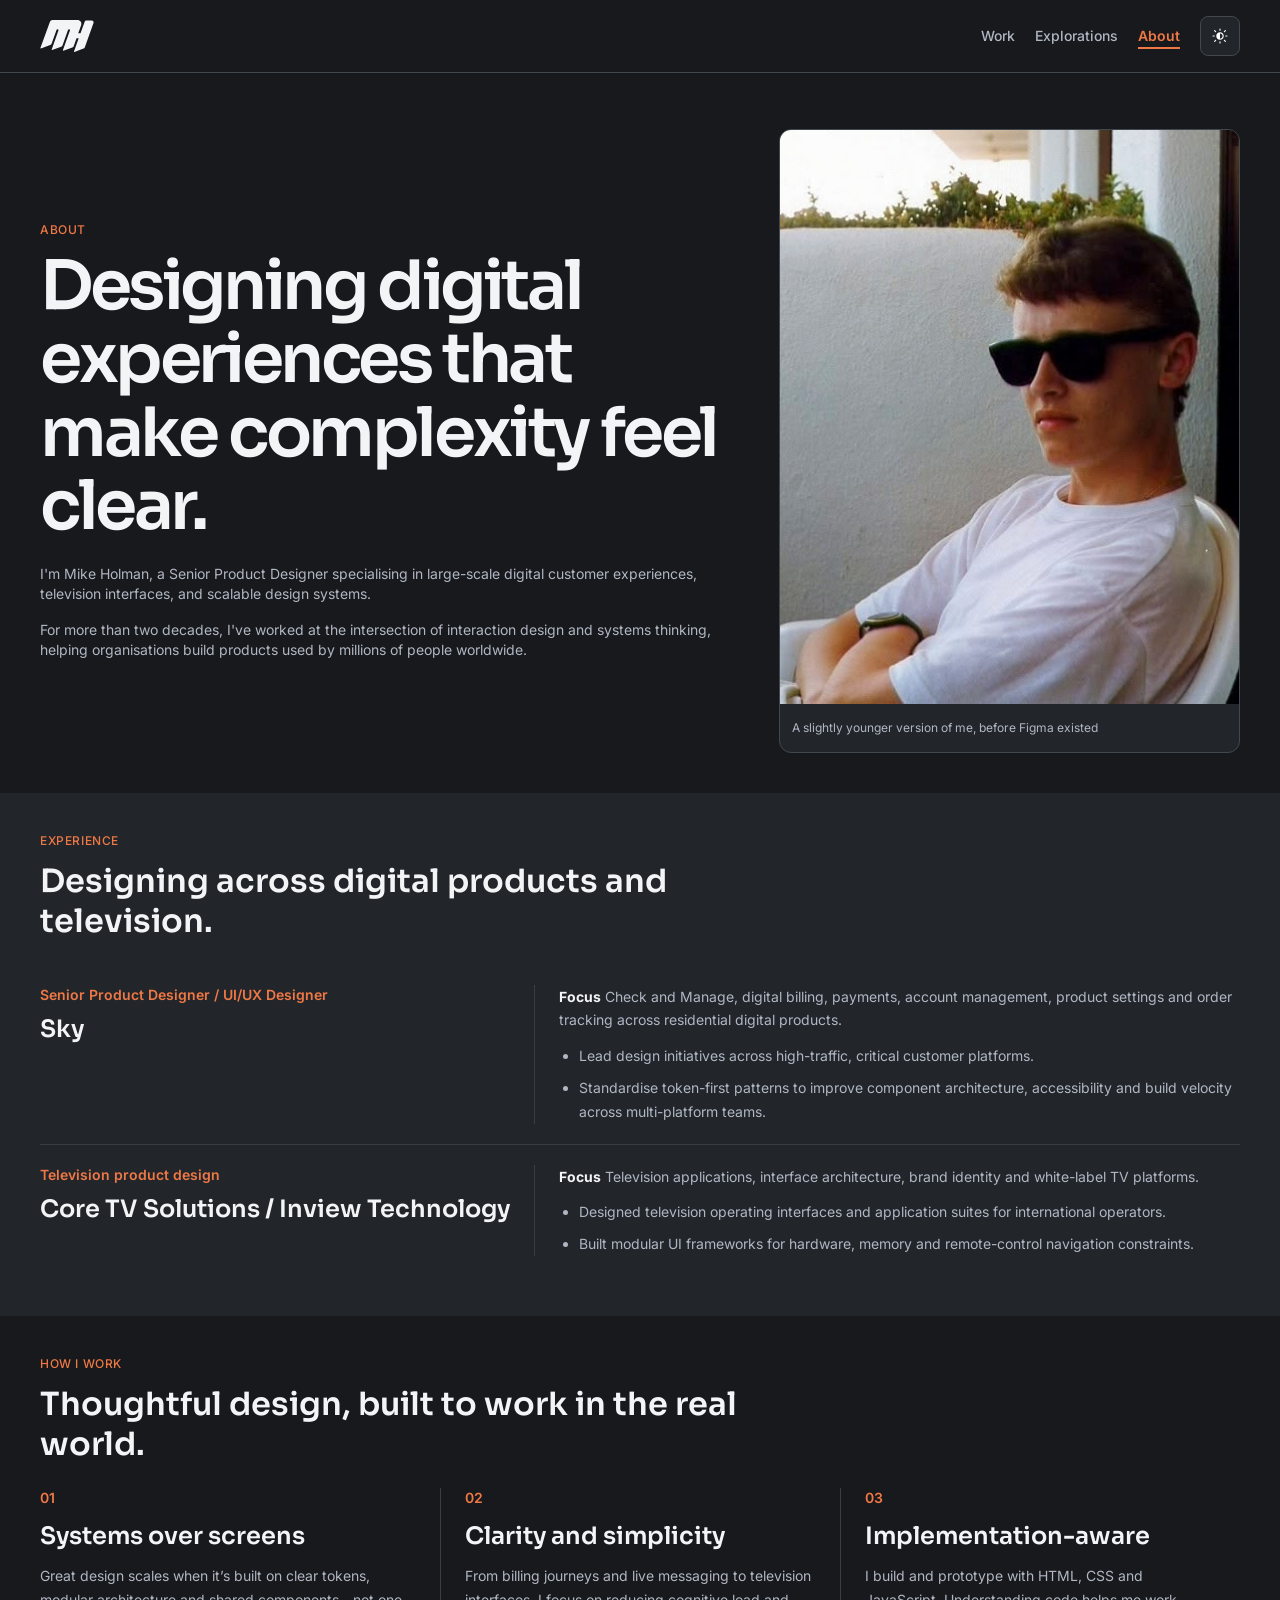
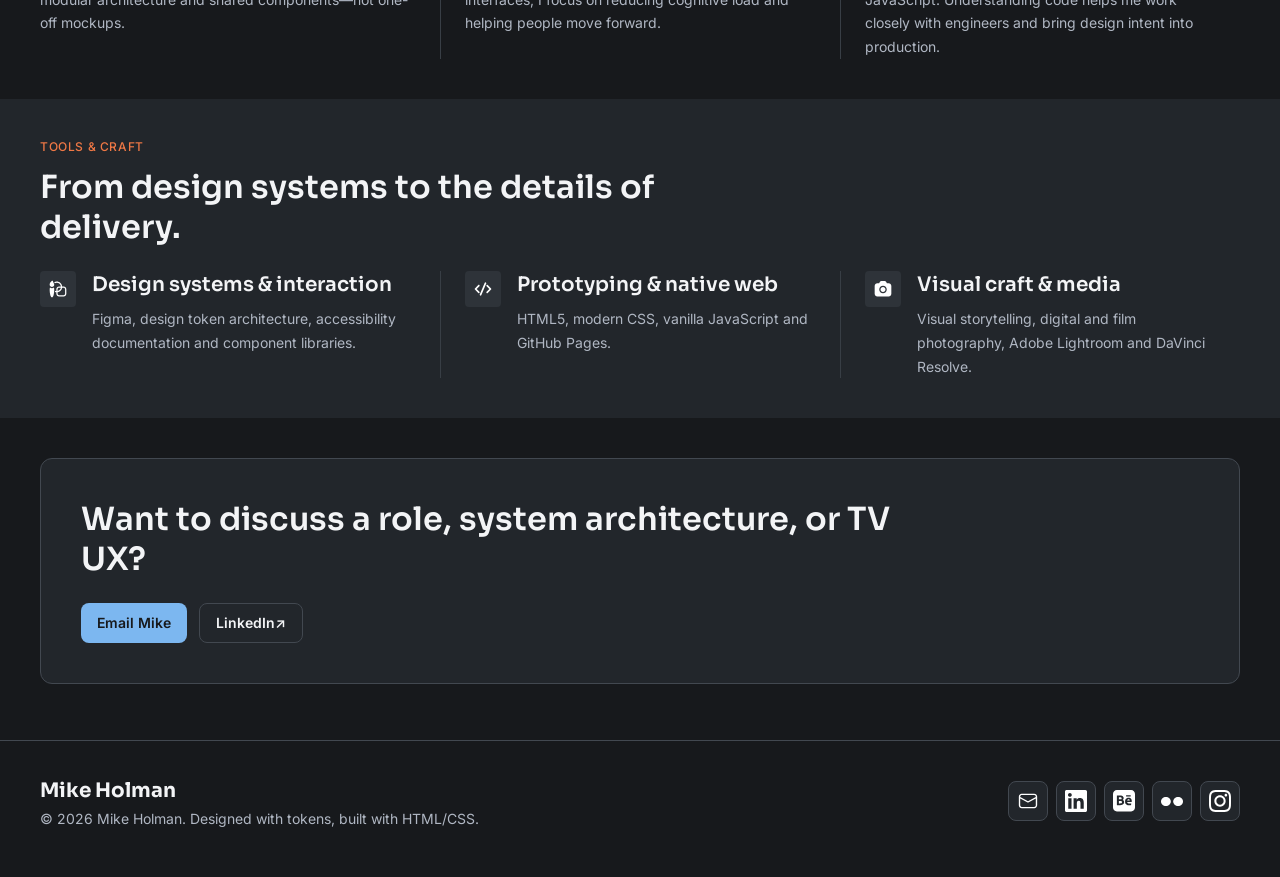
==== commit 4c3feea4: "more and concepts tweaks" ====
--- a/about.html
+++ b/about.html
@@ -57,8 +57,8 @@
                 <a href="index.html#explorations">Explorations</a>
                 <a href="about.html" aria-current="page">About</a>
             </nav>
-            <button class="theme-toggle" type="button" aria-label="Dark mode" aria-pressed="true">
-                <img class="theme-icon" src="assets/icons/moon.svg" data-dark-src="assets/icons/moon.svg" data-light-src="assets/icons/sun.svg" alt="" aria-hidden="true">
+            <button class="theme-toggle" type="button" aria-label="Switch to light mode">
+                <img class="theme-icon" src="assets/icons/sun.svg" data-dark-src="assets/icons/moon.svg" data-light-src="assets/icons/sun.svg" alt="" aria-hidden="true">
             </button>
         </div>
     </header>
@@ -173,6 +173,20 @@
                 </div>
             </div>
         </section>
+
+        <section class="about-section about-cta-section" aria-labelledby="about-cta-title">
+            <div class="container">
+                <div class="about-cta-banner">
+                    <div class="about-cta-message">
+                        <h2 class="title-2" id="about-cta-title">Want to discuss a role, system architecture, or TV UX?</h2>
+                    </div>
+                    <div class="about-cta-actions">
+                        <a class="btn btn-primary btn-md" href="mailto:contact@mikeholman">Email Mike</a>
+                        <a class="btn btn-secondary btn-md" href="https://linkedin.com/in/mikeholman75" target="_blank" rel="noopener noreferrer">LinkedIn <span aria-hidden="true">↗</span></a>
+                    </div>
+                </div>
+            </div>
+        </section>
     </main>
 
     <footer class="site-footer">
--- a/css/components/button.css
+++ b/css/components/button.css
@@ -0,0 +1,54 @@
+.btn {
+  display: inline-flex;
+  align-items: center;
+  justify-content: center;
+
+  font-family: var(--font-body);
+  font-weight: var(--weight-semibold);
+  border: none;
+  border-radius: var(--radius-lg);
+  text-decoration: none;
+
+  cursor: pointer;
+}
+
+.btn-md {
+  height: var(--button-height-md);
+  padding-inline: var(--button-padding-md);
+}
+
+.btn-lg {
+  height: var(--button-height-lg);
+  padding-inline: var(--button-padding-lg);
+
+  font-size: var(--text-base);
+}
+
+.btn-primary {
+  background: var(--colour-primary);
+  color: white;
+}
+
+:root[data-theme="dark"] .btn-primary {
+  color: #17191c;
+}
+
+.btn-primary:hover {
+  background: var(--colour-primary-hover);
+}
+
+.btn-primary:focus-visible {
+  outline: none;
+  box-shadow: var(--focus-ring);
+}
+
+.btn-secondary {
+  background: var(--colour-surface);
+  color: var(--colour-text);
+
+  border: 1px solid var(--colour-border);
+}
+
+.btn-secondary:hover {
+  background: var(--colour-surface-hover);
+}
--- a/css/components/card.css
+++ b/css/components/card.css
@@ -229,13 +229,13 @@
 
 .split-grid {
     display: grid;
-    grid-template-columns: repeat(2, 1fr);
-    gap: var(--space-8);
+    grid-template-columns: 1fr;
+    gap: var(--space-9);
 }
 
 .project-list {
-    display: flex;
-    flex-direction: column;
+    display: grid;
+    grid-template-columns: repeat(2, minmax(0, 1fr));
     gap: var(--space-4);
 }
 
@@ -269,6 +269,12 @@
 
     .work-intro .display {
         font-size: clamp(var(--text-3xl), 8vw, var(--text-4xl));
+    }
+}
+
+@media (max-width: 600px) {
+    .project-list {
+        grid-template-columns: 1fr;
     }
 }
 
--- a/css/components/about.css
+++ b/css/components/about.css
@@ -60,6 +60,7 @@
     padding-block: var(--space-8);
 }
 
+.about-experience-section,
 .about-tools-section {
     width: calc(100% + var(--space-4) + var(--space-4));
     flex-shrink: 0;
@@ -220,6 +221,33 @@
     grid-column: 2;
 }
 
+.about-cta-banner {
+    display: grid;
+    gap: var(--space-6);
+    padding: var(--space-8);
+    background: var(--colour-surface);
+    border: 1px solid var(--colour-border);
+    border-radius: var(--radius-xl);
+}
+
+.about-cta-message > * {
+    margin: 0;
+}
+
+.about-cta-message .caption {
+    margin-bottom: var(--space-3);
+}
+
+.about-cta-message .title-2 {
+    max-width: 36ch;
+}
+
+.about-cta-actions {
+    display: flex;
+    flex-wrap: wrap;
+    gap: var(--space-3);
+}
+
 @media (max-width: 900px) {
     .about-hero-grid {
         grid-template-columns: minmax(0, 1.2fr) minmax(260px, 0.8fr);
@@ -277,6 +305,10 @@
         padding-block: var(--space-7);
     }
 
+    .about-cta-banner {
+        padding: var(--space-5);
+    }
+
     .about-experience-card {
         gap: var(--space-4);
         padding-block: var(--space-5);
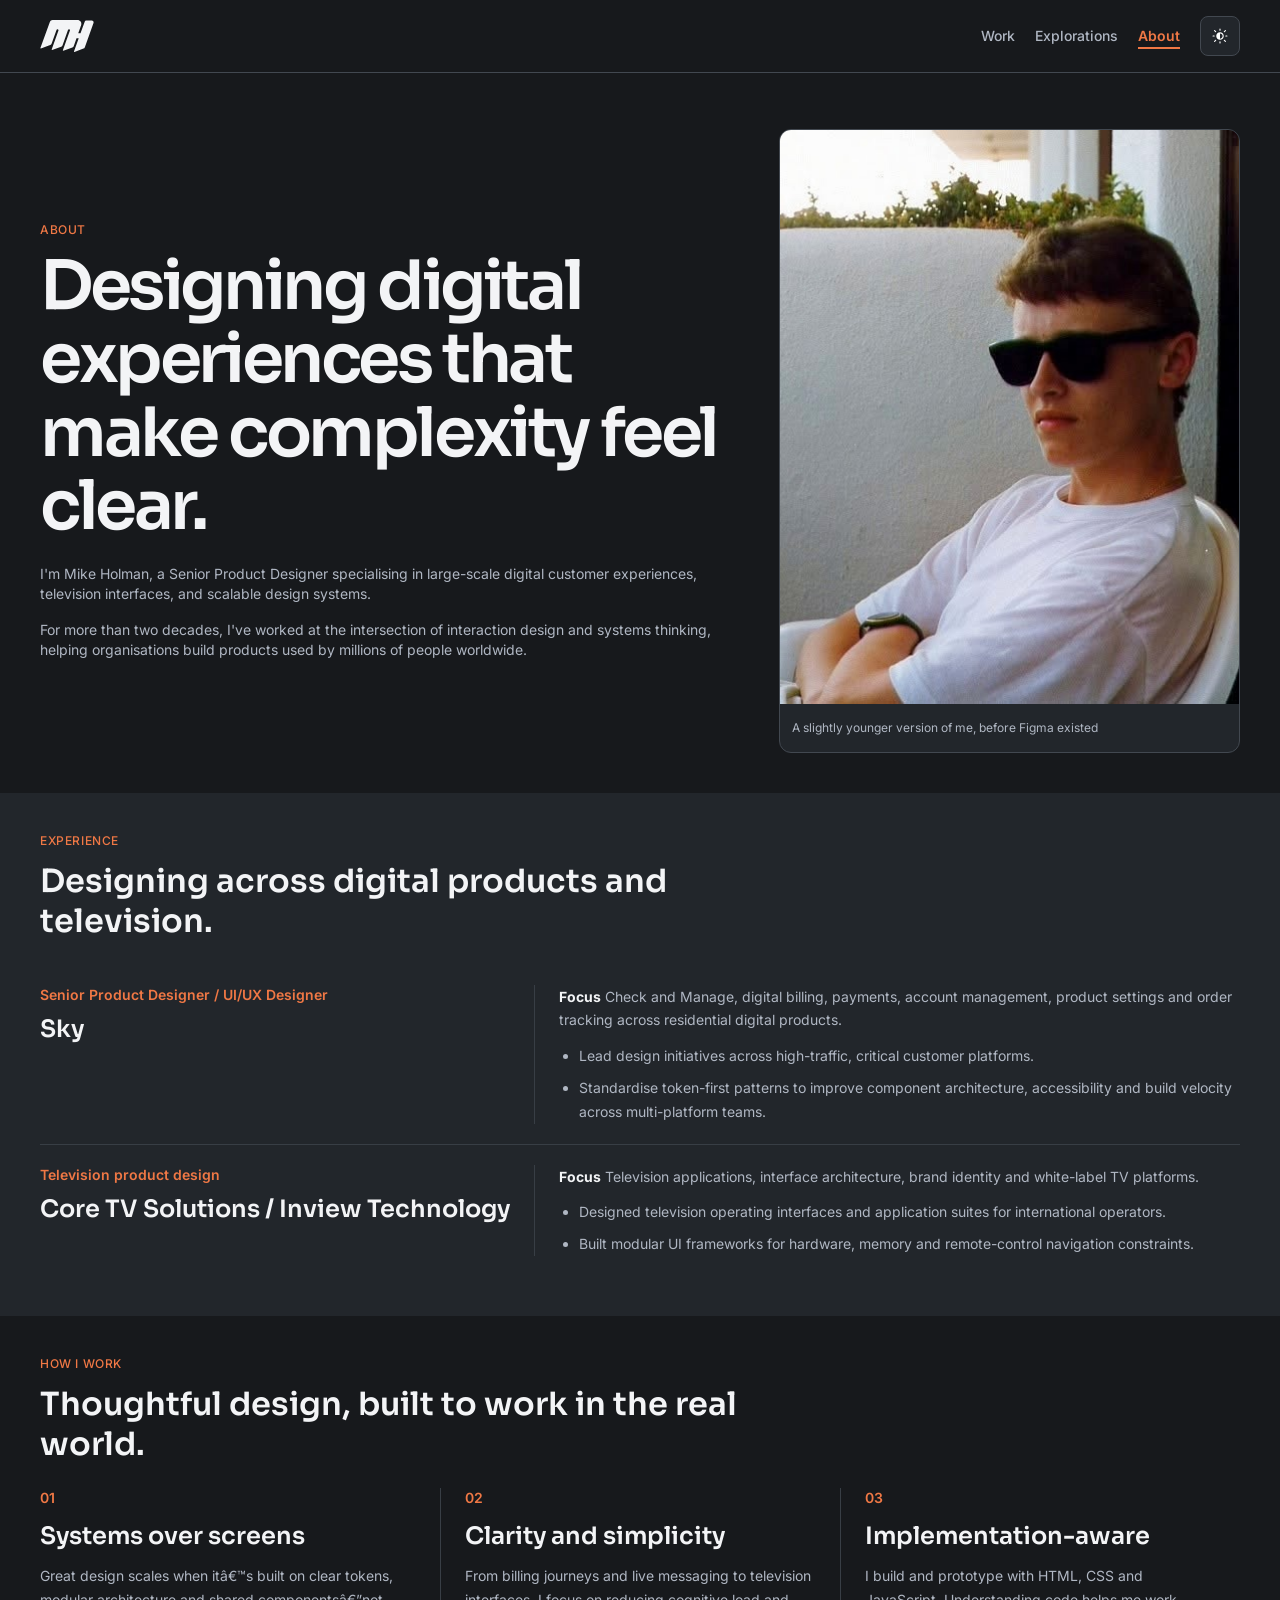
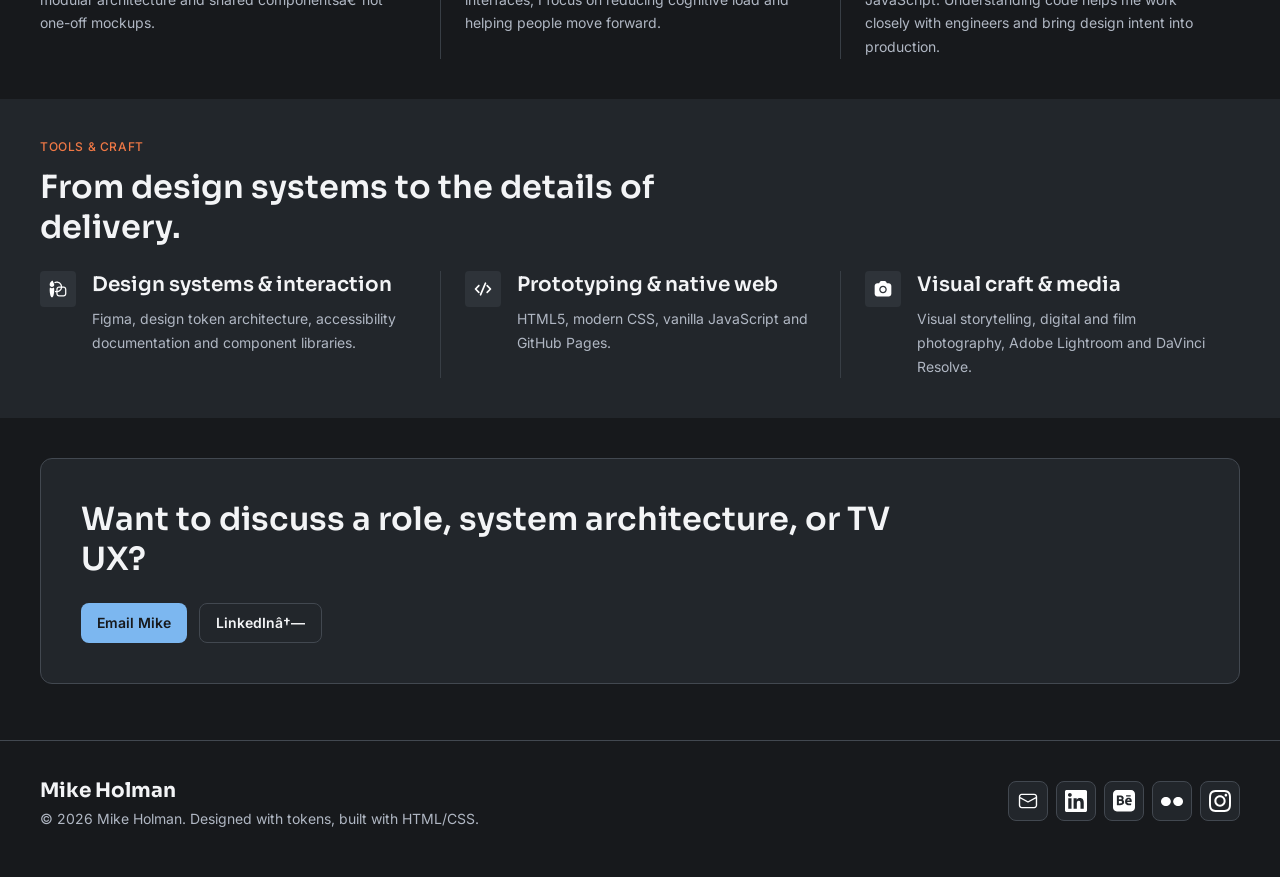
==== commit d75a5234: "19/11/2026" ====
--- a/about.html
+++ b/about.html
@@ -6,19 +6,19 @@
     <meta name="viewport" content="width=device-width, initial-scale=1.0">
     <meta name="description" content="Meet Mike Holman, a senior product designer specialising in digital customer experiences, television interfaces and scalable design systems.">
     <meta name="author" content="Mike Holman">
-    <title>About — Mike Holman</title>
+    <title>About â€” Mike Holman</title>
     <link rel="canonical" href="https://mike-holman.github.io/about.html">
     <link rel="icon" type="image/svg+xml" href="/assets/icons/favicon.svg">
 
     <meta property="og:type" content="profile">
     <meta property="og:site_name" content="Mike Holman">
-    <meta property="og:title" content="About — Mike Holman">
+    <meta property="og:title" content="About â€” Mike Holman">
     <meta property="og:description" content="Meet Mike Holman, a senior product designer specialising in digital customer experiences, television interfaces and scalable design systems.">
     <meta property="og:url" content="https://mike-holman.github.io/about.html">
     <meta property="og:image" content="https://mike-holman.github.io/assets/images/og.jpg">
     <meta property="og:image:alt" content="Mike Holman portfolio featuring mobile app designs">
     <meta name="twitter:card" content="summary_large_image">
-    <meta name="twitter:title" content="About — Mike Holman">
+    <meta name="twitter:title" content="About â€” Mike Holman">
     <meta name="twitter:description" content="Meet Mike Holman, a senior product designer specialising in digital customer experiences, television interfaces and scalable design systems.">
     <meta name="twitter:image" content="https://mike-holman.github.io/assets/images/og.jpg">
     <meta name="twitter:image:alt" content="Mike Holman portfolio featuring mobile app designs">
@@ -126,7 +126,7 @@
                     <article class="about-principle">
                         <span class="about-principle-index" aria-hidden="true">01</span>
                         <h3 class="title-3">Systems over screens</h3>
-                        <p>Great design scales when it’s built on clear tokens, modular architecture and shared components—not one-off mockups.</p>
+                        <p>Great design scales when itâ€™s built on clear tokens, modular architecture and shared componentsâ€”not one-off mockups.</p>
                     </article>
                     <article class="about-principle">
                         <span class="about-principle-index" aria-hidden="true">02</span>
@@ -182,7 +182,7 @@
                     </div>
                     <div class="about-cta-actions">
                         <a class="btn btn-primary btn-md" href="mailto:contact@mikeholman">Email Mike</a>
-                        <a class="btn btn-secondary btn-md" href="https://linkedin.com/in/mikeholman75" target="_blank" rel="noopener noreferrer">LinkedIn <span aria-hidden="true">↗</span></a>
+                        <a class="btn btn-secondary btn-md" href="https://linkedin.com/in/mikeholman75" target="_blank" rel="noopener noreferrer">LinkedIn <span aria-hidden="true">â†—</span></a>
                     </div>
                 </div>
             </div>
--- a/css/components/card.css
+++ b/css/components/card.css
@@ -13,18 +13,25 @@
     background: var(--colour-surface-card);
 }
 
-.featured-work-section .work-grid {
+.featured-work-section .work-grid--two {
     grid-template-columns: repeat(2, minmax(0, 1fr));
-}
-
-.featured-work-section .work-grid > .project-card:last-child:nth-child(odd) {
-    grid-column: 1 / -1;
-    justify-self: center;
-    width: calc(50% - var(--space-3));
+    margin-bottom: var(--space-6);
+}
+
+.featured-work-section .work-grid--three {
+    grid-template-columns: repeat(3, minmax(0, 1fr));
 }
 
 .section-header {
     margin-bottom: var(--space-6);
+}
+
+.section-header > * {
+    margin: 0;
+}
+
+.section-header .caption {
+    margin-bottom: var(--space-3);
 }
 
 /* Work Grid - Responsive 3 Column Layout */
@@ -243,14 +250,17 @@
     aspect-ratio: 2 / 1;
 }
 
+@media (max-width: 900px) {
+    .featured-work-section .work-grid--two,
+    .featured-work-section .work-grid--three {
+        grid-template-columns: 1fr;
+    }
+}
+
 @media (max-width: 768px) {
-    .featured-work-section .work-grid {
+    .featured-work-section .work-grid--two,
+    .featured-work-section .work-grid--three {
         grid-template-columns: 1fr;
-    }
-
-    .featured-work-section .work-grid > .project-card:last-child:nth-child(odd) {
-        grid-column: auto;
-        width: 100%;
     }
 
     .home-page > .hero-section,
